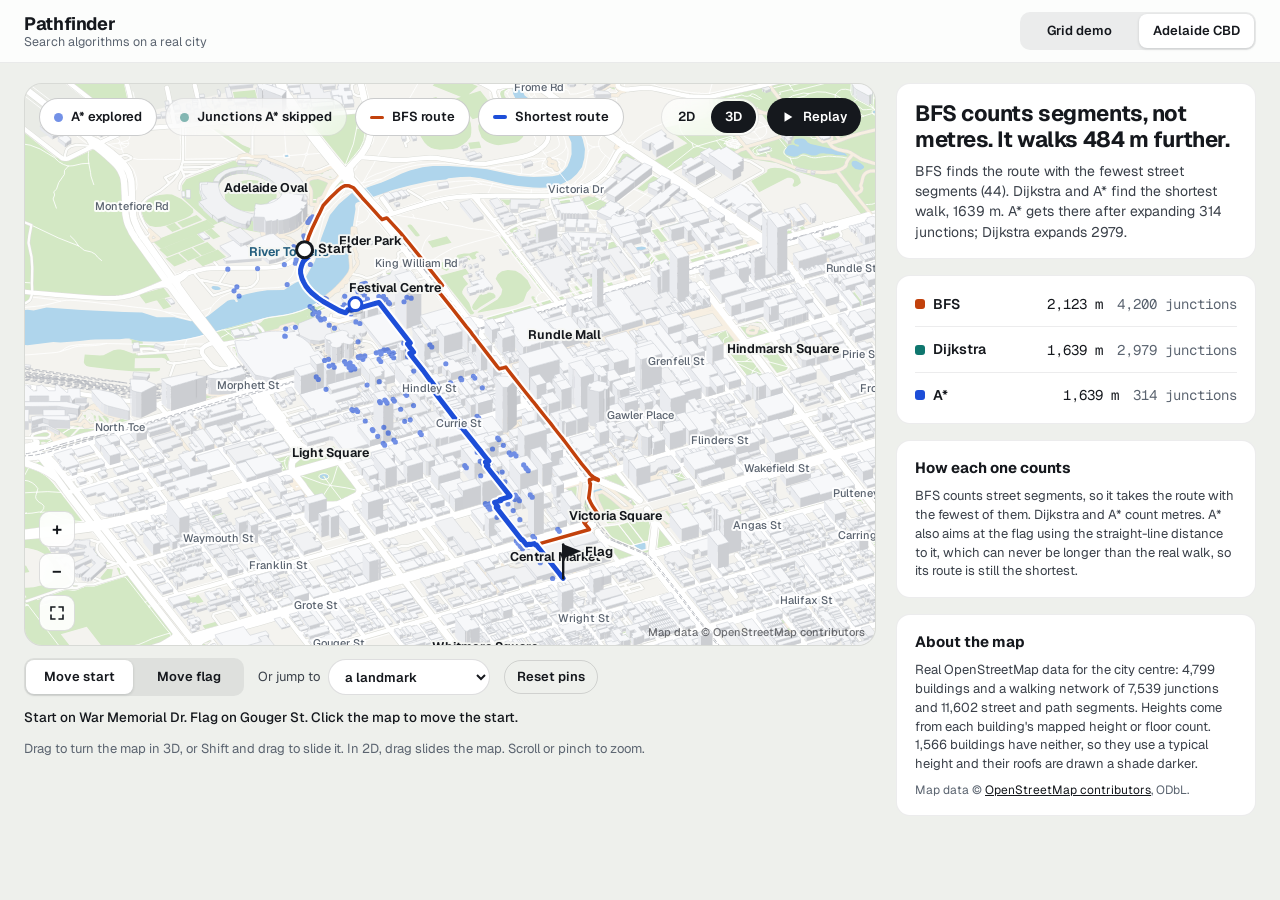
==== docs/adelaide/index.html @ 2f8dbbb7 "Add real Adelaide CBD demo with NetworkX-verified searches - docs/adelaide/: BFS, Dijkstra and A* on" ====
<!doctype html>
<html lang="en">
<head>
<meta charset="utf-8">
<meta name="viewport" content="width=device-width, initial-scale=1">
<title>Pathfinder: real Adelaide CBD</title>
<meta name="description" content="BFS, Dijkstra and A* on the real Adelaide city centre walking network, in 2D and 3D, built from OpenStreetMap data.">
<link rel="preconnect" href="https://fonts.googleapis.com">
<link rel="stylesheet" href="https://fonts.googleapis.com/css2?family=Geist:wght@400;500;600;700&family=Geist+Mono:wght@400;500&display=swap">
<link rel="stylesheet" href="styles.css">
</head>
<body>
<header class="top">
  <div class="brand"><a href="../">Pathfinder</a><span>Search algorithms on a real city</span></div>
  <nav aria-label="Views" class="seg seg-3">
    <a href="../">Grid demo</a>
    <span aria-current="page">Adelaide CBD</span>
  </nav>
</header>

<div class="body">
  <main class="stage" aria-label="Adelaide city centre map">
    <div class="map" id="map">
      <canvas id="cv" tabindex="0" role="img"
        aria-label="Map of Adelaide city centre from OpenStreetMap, with real building shapes and heights. The start and flag pins, the area A* explored and the routes are drawn on top. Arrow keys pan, plus and minus zoom."></canvas>
      <p class="loading" id="loading">Loading the map…</p>
      <div class="overlay-top">
        <div role="group" aria-label="Map layers" class="chips">
          <button type="button" class="chip glass" data-layer="aExp" aria-pressed="true"><i class="sw sw-dot a"></i>A* explored</button>
          <button type="button" class="chip glass" data-layer="dOnly" aria-pressed="false"><i class="sw sw-dot d"></i>Junctions A* skipped</button>
          <button type="button" class="chip glass" data-layer="bfs" aria-pressed="true"><i class="sw sw-line b"></i>BFS route</button>
          <button type="button" class="chip glass" data-layer="best" aria-pressed="true"><i class="sw sw-line s"></i>Shortest route</button>
        </div>
        <div class="right">
          <div role="group" aria-label="Camera" class="seg pill glass">
            <button type="button" id="go2d" aria-pressed="false">2D</button>
            <button type="button" id="go3d" aria-pressed="true">3D</button>
          </div>
          <button type="button" class="primary" id="replay"><svg width="14" height="14" viewBox="0 0 16 16" aria-hidden="true"><path d="M4 2.5v11l9-5.5z" fill="currentColor"/></svg>Replay</button>
        </div>
      </div>
      <div class="overlay-zoom">
        <button type="button" class="sq glass" id="zin" aria-label="Zoom in">+</button>
        <button type="button" class="sq glass" id="zout" aria-label="Zoom out">&#8722;</button>
        <button type="button" class="sq glass" id="fit" aria-label="Fit the route in view"><svg width="16" height="16" viewBox="0 0 16 16" aria-hidden="true" fill="none" stroke="currentColor" stroke-width="1.6" stroke-linecap="round"><path d="M2 6V2h4M10 2h4v4M14 10v4h-4M6 14H2v-4"/></svg></button>
      </div>
    </div>
    <div class="pins">
      <div role="group" aria-label="Which pin the next click moves" class="seg">
        <button type="button" id="pStart" aria-pressed="true">Move start</button>
        <button type="button" id="pEnd" aria-pressed="false">Move flag</button>
      </div>
      <label class="jump">Or jump to <select id="marks"><option value="">a landmark</option></select></label>
      <button type="button" class="ghost" id="resetPins">Reset pins</button>
    </div>
    <p class="hint" id="hint" aria-live="polite"></p>
    <p class="help">Drag to turn the map in 3D, or Shift and drag to slide it. In 2D, drag slides the map. Scroll or pinch to zoom.</p>
  </main>

  <aside class="side" aria-label="Results">
    <section class="card">
      <h1 id="headline">Finding routes…</h1>
      <p id="summary"></p>
    </section>
    <section class="card rows">
      <div class="row"><span class="nm"><i class="k b"></i>BFS</span><span class="mono" id="bfsDist"></span><span class="mono dim" id="bfsN"></span></div>
      <div class="row"><span class="nm"><i class="k d"></i>Dijkstra</span><span class="mono" id="ucsDist"></span><span class="mono dim" id="ucsN"></span></div>
      <div class="row"><span class="nm"><i class="k s"></i>A*</span><span class="mono" id="astarDist"></span><span class="mono dim" id="astarN"></span></div>
    </section>
    <section class="card">
      <h2>How each one counts</h2>
      <p class="small">BFS counts street segments, so it takes the route with the fewest of them. Dijkstra and A* count metres. A* also aims at the flag using the straight-line distance to it, which can never be longer than the real walk, so its route is still the shortest.</p>
    </section>
    <section class="card">
      <h2>About the map</h2>
      <p class="small" id="about"></p>
      <p class="tiny">Map data &copy; <a href="https://www.openstreetmap.org/copyright">OpenStreetMap contributors</a>, ODbL.</p>
    </section>
  </aside>
</div>
<script src="graph.js"></script>
<script src="map.js"></script>
</body>
</html>
---- docs/adelaide/styles.css ----
:root{--ink:#15181D;--ink2:#3A4049;--dim:#5B6470;--line:rgba(21,24,29,.08);--bg:#EEF0EC;--blue:#1D4ED8;--orange:#C2410C;--teal:#0F766E}
*{box-sizing:border-box}
body{margin:0;background:var(--bg);color:var(--ink);font:14px/1.45 Geist,-apple-system,system-ui,sans-serif}
a{color:var(--ink)}
button,select{font:inherit;color:var(--ink)}
button{cursor:pointer;transition:transform 100ms ease-out,background-color 150ms ease}
button:active{transform:scale(.97)}
:focus-visible{outline:3px solid var(--blue);outline-offset:2px}
.top{display:flex;align-items:center;justify-content:space-between;gap:12px 24px;padding:12px 24px;background:rgba(255,255,255,.85);border-bottom:1px solid var(--line);flex-wrap:wrap}
.brand{display:flex;flex-direction:column;line-height:1.2}
.brand a{font-size:18px;font-weight:700;letter-spacing:-.02em;text-decoration:none}
.brand span{font-size:12.5px;color:var(--dim)}
.seg{display:grid;grid-auto-flow:column;grid-auto-columns:minmax(0,1fr);gap:2px;padding:2px;background:rgba(21,24,29,.07);border-radius:10px}
.seg>*{display:flex;align-items:center;justify-content:center;min-height:34px;padding:0 14px;border:0;border-radius:8px;background:transparent;font-size:13px;font-weight:600;text-decoration:none}
.seg>[aria-current],.seg>[aria-pressed="true"]{background:#fff;box-shadow:0 1px 3px rgba(21,24,29,.16)}
.seg.pill{border-radius:999px;background:rgba(255,255,255,.7);border:1px solid rgba(21,24,29,.1)}
.seg.pill>*{border-radius:999px;min-height:32px}
.body{display:flex;gap:20px;padding:20px 24px 24px;align-items:flex-start}
.stage{flex:1 1 640px;min-width:0;display:flex;flex-direction:column;gap:12px}
.map{min-width:0;position:relative;border-radius:18px;overflow:hidden;border:1px solid var(--line);background:#E9EBE6;min-height:420px}
.map canvas{display:block;width:100%;touch-action:none;cursor:grab}
.map canvas:active{cursor:grabbing}
.map canvas:focus-visible{outline-offset:-3px}
.loading{position:absolute;inset:0;display:grid;place-items:center;margin:0;color:var(--dim);font-weight:500}
.overlay-top{position:absolute;left:14px;top:14px;right:14px;display:flex;flex-wrap:wrap;justify-content:space-between;gap:8px;pointer-events:none}
.overlay-top>*{pointer-events:auto}
.chips,.right{display:flex;flex-wrap:wrap;gap:8px}
.chip{display:inline-flex;align-items:center;gap:8px;min-height:36px;padding:0 14px;border-radius:999px;font-size:13px;font-weight:600;background:rgba(255,255,255,.55);border:1px solid rgba(21,24,29,.1)}
.chip[aria-pressed="true"]{background:#fff;border-color:rgba(21,24,29,.22)}
.glass{backdrop-filter:blur(14px) saturate(160%);-webkit-backdrop-filter:blur(14px) saturate(160%)}
.sw{display:inline-block;flex:none}
.sw-dot{width:9px;height:9px;border-radius:50%}
.sw-dot.a{background:rgba(29,78,216,.62)}.sw-dot.d{background:rgba(15,118,110,.5)}
.sw-line{width:14px;height:3px;border-radius:2px}
.sw-line.b{background:var(--orange)}.sw-line.s{background:var(--blue);height:4px}
.primary{display:inline-flex;align-items:center;gap:8px;min-height:36px;padding:0 14px;border-radius:999px;border:0;background:var(--ink);color:#fff;font-size:13px;font-weight:600}
.overlay-zoom{position:absolute;left:14px;bottom:14px;display:flex;flex-direction:column;gap:6px}
.sq{width:36px;height:36px;display:grid;place-items:center;border-radius:10px;border:1px solid rgba(21,24,29,.14);background:rgba(255,255,255,.9);font-size:18px;font-weight:600;line-height:1}
.pins{display:flex;flex-wrap:wrap;align-items:center;gap:10px 14px}
.pins .seg{width:220px}
.jump{display:inline-flex;align-items:center;gap:8px;font-size:13px;color:var(--ink2)}
.jump select{min-height:36px;border-radius:999px;border:1px solid rgba(21,24,29,.14);background:#fff;font-size:13px;font-weight:600;padding:0 12px}
.ghost{min-height:34px;padding:0 12px;border-radius:999px;border:1px solid rgba(21,24,29,.14);background:transparent;font-size:13px;font-weight:600}
.hint{margin:0;font-size:13.5px;font-weight:500}
.help{margin:0;font-size:13px;color:var(--dim)}
.side{flex:0 1 360px;min-width:280px;display:flex;flex-direction:column;gap:16px}
.card{background:#fff;border:1px solid var(--line);border-radius:14px;padding:16px 18px;display:flex;flex-direction:column;gap:8px}
.card h1{margin:0;font-size:22px;font-weight:700;letter-spacing:-.02em;line-height:1.2}
.card h2{margin:0;font-size:15px;font-weight:700}
.card p{margin:0;color:var(--ink2)}
.card .small{font-size:13px}.card .tiny{font-size:12px;color:var(--dim)}
.rows{padding:6px 18px;gap:0}
.row{display:grid;grid-template-columns:minmax(0,1fr) auto auto;gap:4px 14px;padding:12px 0;align-items:baseline}
.row+.row{border-top:1px solid var(--line)}
.nm{font-weight:600;display:flex;align-items:center;gap:8px}
.k{width:10px;height:10px;border-radius:3px;display:inline-block}
.k.b{background:var(--orange)}.k.d{background:var(--teal)}.k.s{background:var(--blue)}
.mono{font-family:"Geist Mono",ui-monospace,monospace}.dim{color:var(--dim)}
@media (max-width:900px){.body{flex-direction:column;padding:12px;align-items:stretch}.stage{flex:none;width:100%}.chips{flex-wrap:nowrap;overflow-x:auto;max-width:100%;scrollbar-width:none}.chip{flex:none}.map canvas{cursor:default}.side{flex:1 1 auto;min-width:0;width:100%}}
@media (prefers-reduced-motion:reduce){button{transition:none}button:active{transform:none}}
@media (prefers-reduced-transparency:reduce){.glass{backdrop-filter:none;-webkit-backdrop-filter:none;background:#fff}}
.seg.pill>[aria-pressed="true"]{background:var(--ink);color:#fff;box-shadow:none}
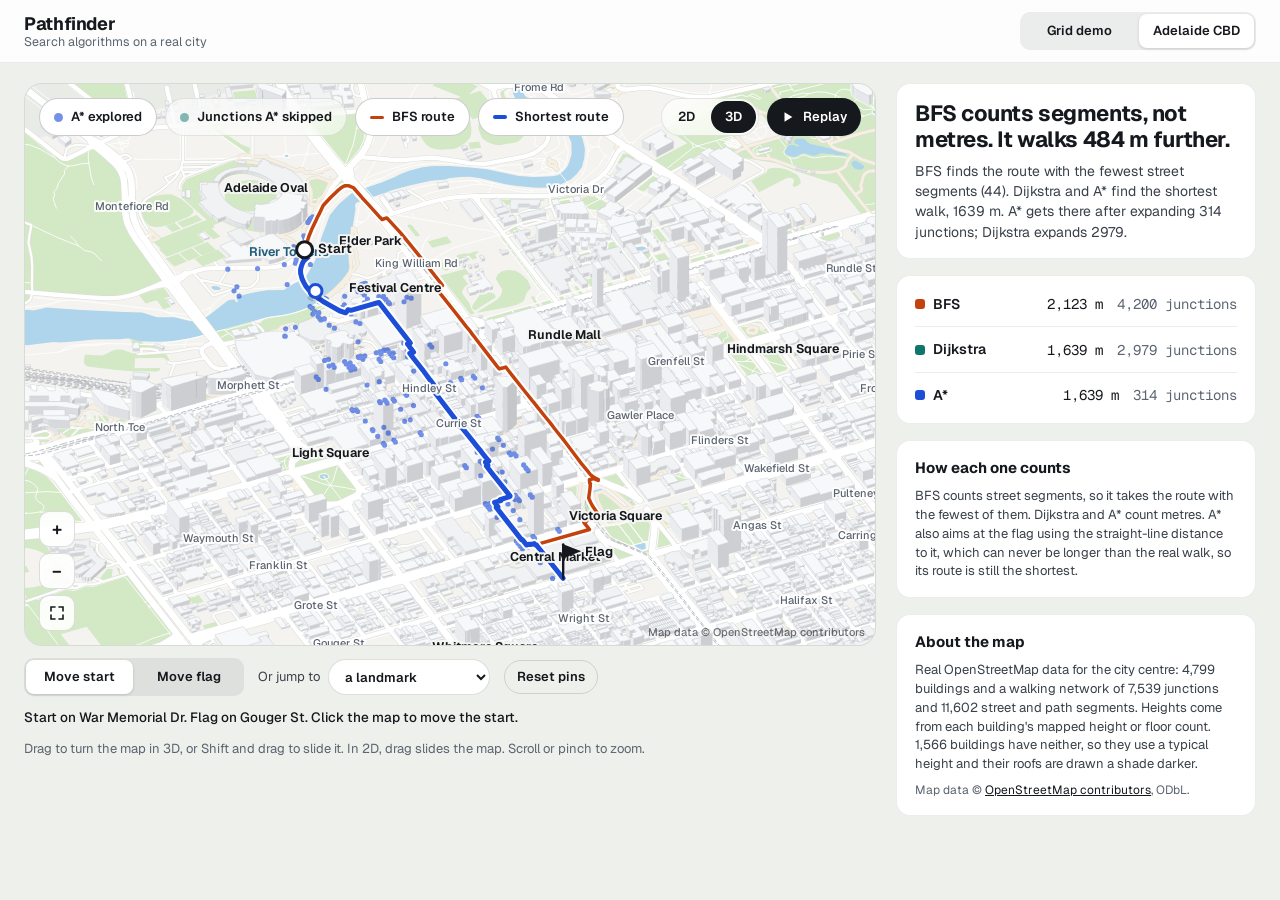
==== commit 88a251a1: "Share one map camera between views (docs/shared/view.js) - docs/shared/view.js: camera {th, tilt, k," ====
--- a/docs/adelaide/index.html
+++ b/docs/adelaide/index.html
@@ -79,6 +79,7 @@
   </aside>
 </div>
 <script src="graph.js"></script>
+<script src="../shared/view.js"></script>
 <script src="map.js"></script>
 </body>
 </html>
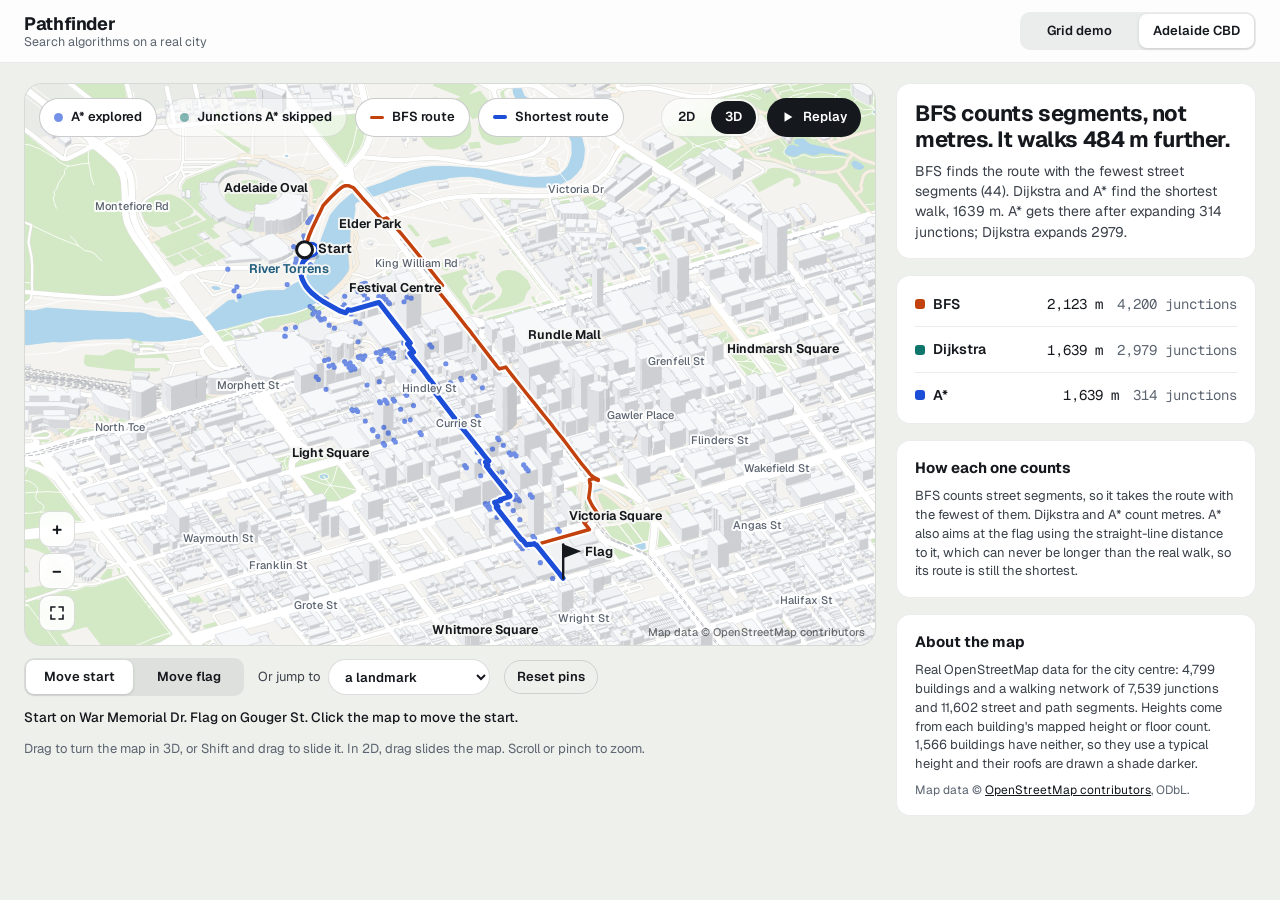
==== commit 8c38bcf7: "Polish Grid 2D and Adelaide layout - Rows that scroll sideways (layer pills, the tool control, the h" ====
--- a/docs/adelaide/index.html
+++ b/docs/adelaide/index.html
@@ -7,7 +7,7 @@
 <meta name="description" content="BFS, Dijkstra and A* on the real Adelaide city centre walking network, in 2D and 3D, built from OpenStreetMap data.">
 <link rel="preconnect" href="https://fonts.googleapis.com">
 <link rel="stylesheet" href="https://fonts.googleapis.com/css2?family=Geist:wght@400;500;600;700&family=Geist+Mono:wght@400;500&display=swap">
-<link rel="stylesheet" href="styles.css">
+<link rel="stylesheet" href="styles.css?v=13">
 </head>
 <body>
 <header class="top">
@@ -25,7 +25,7 @@
         aria-label="Map of Adelaide city centre from OpenStreetMap, with real building shapes and heights. The start and flag pins, the area A* explored and the routes are drawn on top. Arrow keys pan, plus and minus zoom."></canvas>
       <p class="loading" id="loading">Loading the map…</p>
       <div class="overlay-top">
-        <div role="group" aria-label="Map layers" class="chips">
+        <div role="group" aria-label="Map layers" class="chips scroll-x">
           <button type="button" class="chip glass" data-layer="aExp" aria-pressed="true"><i class="sw sw-dot a"></i>A* explored</button>
           <button type="button" class="chip glass" data-layer="dOnly" aria-pressed="false"><i class="sw sw-dot d"></i>Junctions A* skipped</button>
           <button type="button" class="chip glass" data-layer="bfs" aria-pressed="true"><i class="sw sw-line b"></i>BFS route</button>
@@ -78,8 +78,10 @@
     </section>
   </aside>
 </div>
-<script src="graph.js"></script>
-<script src="../shared/view.js"></script>
-<script src="map.js"></script>
+<script src="graph.js?v=13"></script>
+<script src="../shared/view.js?v=13"></script>
+<script src="../shared/labels.js?v=13"></script>
+<script src="../shared/scroll.js?v=13"></script>
+<script src="map.js?v=13"></script>
 </body>
 </html>
--- a/docs/adelaide/styles.css
+++ b/docs/adelaide/styles.css
@@ -11,7 +11,7 @@
 .brand a{font-size:18px;font-weight:700;letter-spacing:-.02em;text-decoration:none}
 .brand span{font-size:12.5px;color:var(--dim)}
 .seg{display:grid;grid-auto-flow:column;grid-auto-columns:minmax(0,1fr);gap:2px;padding:2px;background:rgba(21,24,29,.07);border-radius:10px}
-.seg>*{display:flex;align-items:center;justify-content:center;min-height:34px;padding:0 14px;border:0;border-radius:8px;background:transparent;font-size:13px;font-weight:600;text-decoration:none}
+.seg>*{display:flex;align-items:center;justify-content:center;min-height:34px;padding:7px 14px;border:0;border-radius:8px;background:transparent;font-size:13px;font-weight:600;text-decoration:none}
 .seg>[aria-current],.seg>[aria-pressed="true"]{background:#fff;box-shadow:0 1px 3px rgba(21,24,29,.16)}
 .seg.pill{border-radius:999px;background:rgba(255,255,255,.7);border:1px solid rgba(21,24,29,.1)}
 .seg.pill>*{border-radius:999px;min-height:32px}
@@ -60,3 +60,7 @@
 @media (prefers-reduced-motion:reduce){button{transition:none}button:active{transform:none}}
 @media (prefers-reduced-transparency:reduce){.glass{backdrop-filter:none;-webkit-backdrop-filter:none;background:#fff}}
 .seg.pill>[aria-pressed="true"]{background:var(--ink);color:#fff;box-shadow:none}
+/* Below 1200 px the layer chips and the 2D/3D and Replay controls move into a bar above the map. */
+@media (max-width:1199px){.map{display:flex;flex-direction:column}.overlay-top{position:static;order:-1;padding:10px 12px;border-bottom:1px solid var(--line);background:#fff}.chips{flex:1 1 320px;min-width:0;flex-wrap:nowrap;overflow-x:auto}.chip{flex:none}.right{flex:none}.overlay-top .glass{backdrop-filter:none;-webkit-backdrop-filter:none}}
+/* Rows that scroll sideways fade out on the edge with more (../shared/scroll.js). Moves to shared/theme.css with the rest of this page in Phase 6. */
+.scroll-x{--fade-l:0px;--fade-r:0px;-webkit-mask-image:linear-gradient(90deg,transparent 0,#000 var(--fade-l),#000 calc(100% - var(--fade-r)),transparent 100%);mask-image:linear-gradient(90deg,transparent 0,#000 var(--fade-l),#000 calc(100% - var(--fade-r)),transparent 100%);scrollbar-width:none}.scroll-x::-webkit-scrollbar{display:none}.scroll-x[data-more~="left"]{--fade-l:32px}.scroll-x[data-more~="right"]{--fade-r:32px}
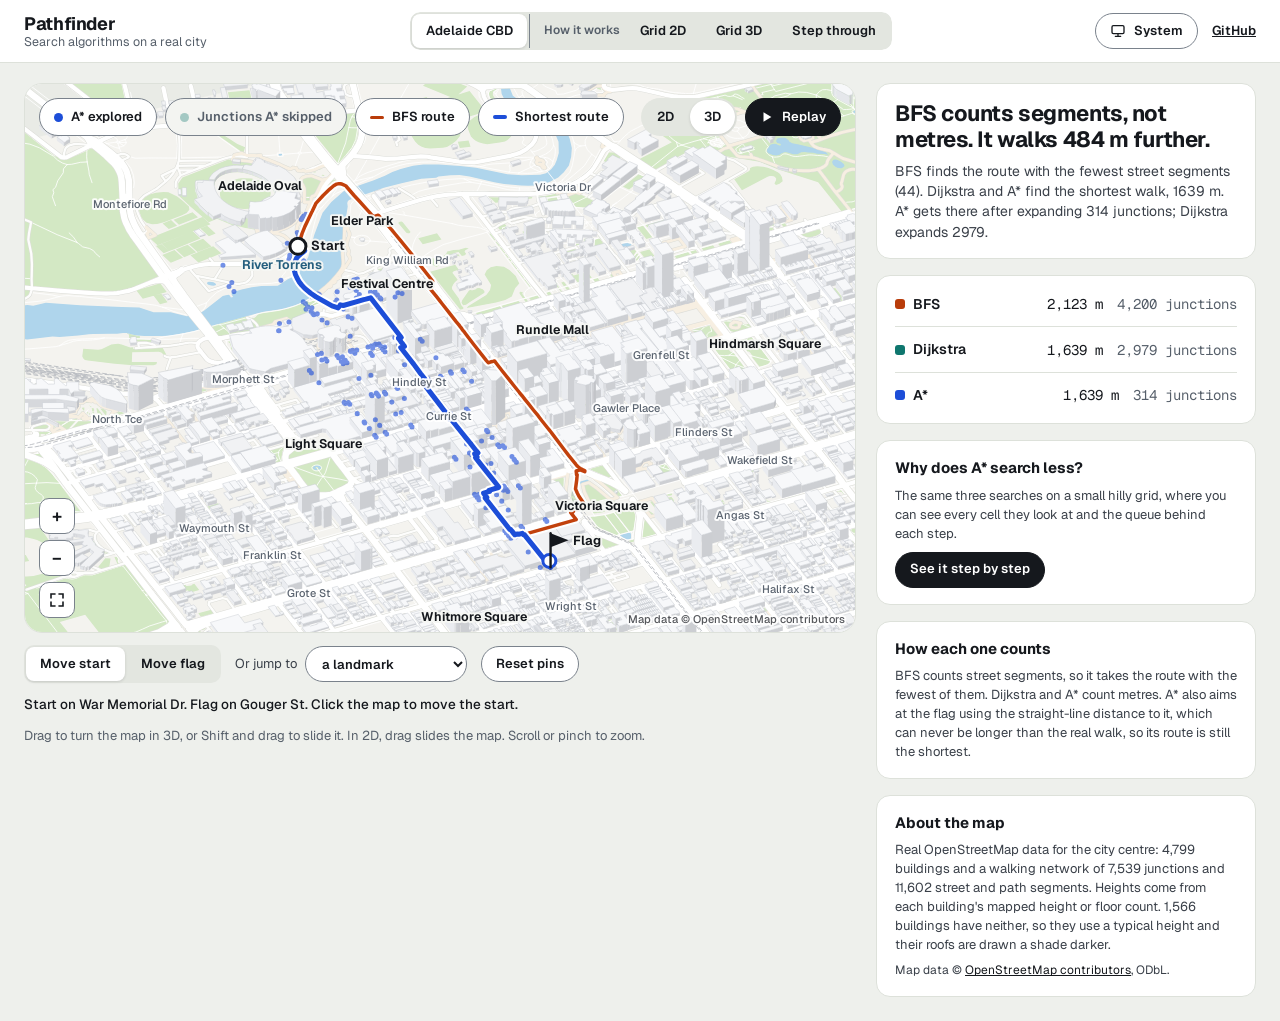
==== commit fd7d919b: "Make the Adelaide map the front page, with the shared header and theme - docs/index.html is now the " ====
--- a/docs/adelaide/index.html
+++ b/docs/adelaide/index.html
@@ -1,87 +1,16 @@
 <!doctype html>
 <html lang="en">
-<head>
-<meta charset="utf-8">
-<meta name="viewport" content="width=device-width, initial-scale=1">
-<title>Pathfinder: real Adelaide CBD</title>
-<meta name="description" content="BFS, Dijkstra and A* on the real Adelaide city centre walking network, in 2D and 3D, built from OpenStreetMap data.">
-<link rel="preconnect" href="https://fonts.googleapis.com">
-<link rel="stylesheet" href="https://fonts.googleapis.com/css2?family=Geist:wght@400;500;600;700&family=Geist+Mono:wght@400;500&display=swap">
-<link rel="stylesheet" href="styles.css?v=13">
-</head>
-<body>
-<header class="top">
-  <div class="brand"><a href="../">Pathfinder</a><span>Search algorithms on a real city</span></div>
-  <nav aria-label="Views" class="seg seg-3">
-    <a href="../">Grid demo</a>
-    <span aria-current="page">Adelaide CBD</span>
-  </nav>
-</header>
-
-<div class="body">
-  <main class="stage" aria-label="Adelaide city centre map">
-    <div class="map" id="map">
-      <canvas id="cv" tabindex="0" role="img"
-        aria-label="Map of Adelaide city centre from OpenStreetMap, with real building shapes and heights. The start and flag pins, the area A* explored and the routes are drawn on top. Arrow keys pan, plus and minus zoom."></canvas>
-      <p class="loading" id="loading">Loading the map…</p>
-      <div class="overlay-top">
-        <div role="group" aria-label="Map layers" class="chips scroll-x">
-          <button type="button" class="chip glass" data-layer="aExp" aria-pressed="true"><i class="sw sw-dot a"></i>A* explored</button>
-          <button type="button" class="chip glass" data-layer="dOnly" aria-pressed="false"><i class="sw sw-dot d"></i>Junctions A* skipped</button>
-          <button type="button" class="chip glass" data-layer="bfs" aria-pressed="true"><i class="sw sw-line b"></i>BFS route</button>
-          <button type="button" class="chip glass" data-layer="best" aria-pressed="true"><i class="sw sw-line s"></i>Shortest route</button>
-        </div>
-        <div class="right">
-          <div role="group" aria-label="Camera" class="seg pill glass">
-            <button type="button" id="go2d" aria-pressed="false">2D</button>
-            <button type="button" id="go3d" aria-pressed="true">3D</button>
-          </div>
-          <button type="button" class="primary" id="replay"><svg width="14" height="14" viewBox="0 0 16 16" aria-hidden="true"><path d="M4 2.5v11l9-5.5z" fill="currentColor"/></svg>Replay</button>
-        </div>
-      </div>
-      <div class="overlay-zoom">
-        <button type="button" class="sq glass" id="zin" aria-label="Zoom in">+</button>
-        <button type="button" class="sq glass" id="zout" aria-label="Zoom out">&#8722;</button>
-        <button type="button" class="sq glass" id="fit" aria-label="Fit the route in view"><svg width="16" height="16" viewBox="0 0 16 16" aria-hidden="true" fill="none" stroke="currentColor" stroke-width="1.6" stroke-linecap="round"><path d="M2 6V2h4M10 2h4v4M14 10v4h-4M6 14H2v-4"/></svg></button>
-      </div>
-    </div>
-    <div class="pins">
-      <div role="group" aria-label="Which pin the next click moves" class="seg">
-        <button type="button" id="pStart" aria-pressed="true">Move start</button>
-        <button type="button" id="pEnd" aria-pressed="false">Move flag</button>
-      </div>
-      <label class="jump">Or jump to <select id="marks"><option value="">a landmark</option></select></label>
-      <button type="button" class="ghost" id="resetPins">Reset pins</button>
-    </div>
-    <p class="hint" id="hint" aria-live="polite"></p>
-    <p class="help">Drag to turn the map in 3D, or Shift and drag to slide it. In 2D, drag slides the map. Scroll or pinch to zoom.</p>
-  </main>
-
-  <aside class="side" aria-label="Results">
-    <section class="card">
-      <h1 id="headline">Finding routes…</h1>
-      <p id="summary"></p>
-    </section>
-    <section class="card rows">
-      <div class="row"><span class="nm"><i class="k b"></i>BFS</span><span class="mono" id="bfsDist"></span><span class="mono dim" id="bfsN"></span></div>
-      <div class="row"><span class="nm"><i class="k d"></i>Dijkstra</span><span class="mono" id="ucsDist"></span><span class="mono dim" id="ucsN"></span></div>
-      <div class="row"><span class="nm"><i class="k s"></i>A*</span><span class="mono" id="astarDist"></span><span class="mono dim" id="astarN"></span></div>
-    </section>
-    <section class="card">
-      <h2>How each one counts</h2>
-      <p class="small">BFS counts street segments, so it takes the route with the fewest of them. Dijkstra and A* count metres. A* also aims at the flag using the straight-line distance to it, which can never be longer than the real walk, so its route is still the shortest.</p>
-    </section>
-    <section class="card">
-      <h2>About the map</h2>
-      <p class="small" id="about"></p>
-      <p class="tiny">Map data &copy; <a href="https://www.openstreetmap.org/copyright">OpenStreetMap contributors</a>, ODbL.</p>
-    </section>
-  </aside>
-</div>
-<script src="graph.js?v=13"></script>
-<script src="../shared/view.js?v=13"></script>
-<script src="../shared/labels.js?v=13"></script>
-<script src="../shared/scroll.js?v=13"></script>
-<script src="map.js?v=13"></script>
-</body>
+  <head>
+    <meta charset="utf-8" />
+    <title>Pathfinder: Adelaide CBD</title>
+    <!-- The Adelaide map is now the front page. Forward there, keeping the hash. -->
+    <script>
+      location.replace("../" + location.hash);
+    </script>
+    <meta http-equiv="refresh" content="1; url=../" />
+    <link rel="canonical" href="../" />
+  </head>
+  <body>
+    <p>The Adelaide map has moved to <a href="../">the front page</a>.</p>
+  </body>
 </html>
